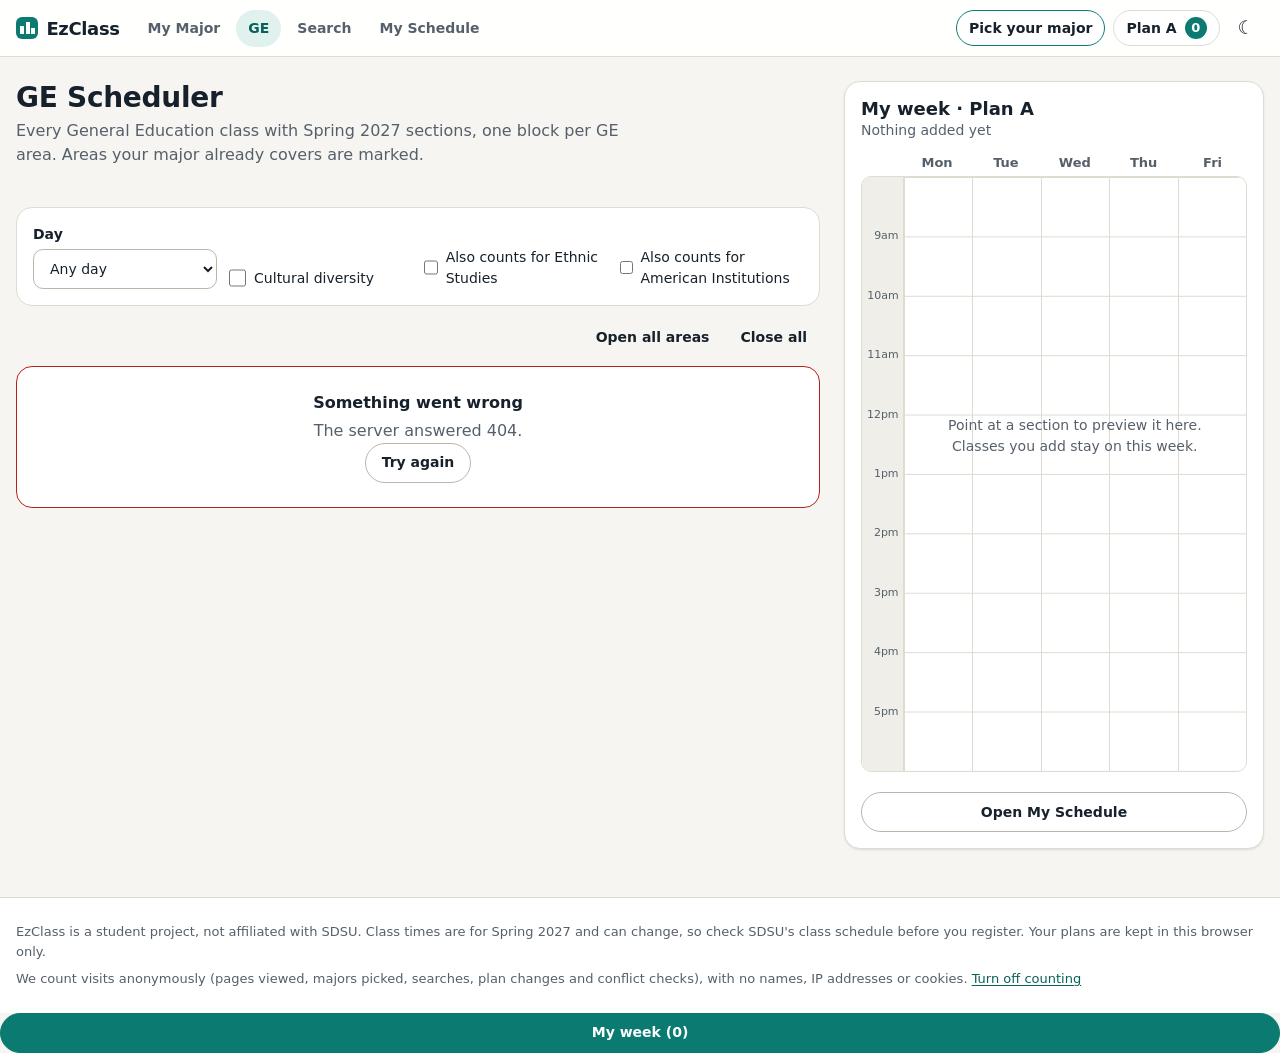
==== frontend/ge.html @ 715afbc0 "GE Scheduler page: one block per area, area strip, covered-by-major Co-Authored-By: Claude Opus 5.5 " ====
<!DOCTYPE html>
<html lang="en">
<head>
<meta charset="UTF-8">
<meta name="viewport" content="width=device-width, initial-scale=1.0">
<title>GE Scheduler · EzClass</title>
<meta name="description" content="Every General Education class this term, one block per GE area.">
<link rel="icon" href="data:,">
<link rel="stylesheet" href="css/base.css">
<script type="module" src="js/pages/ge.js"></script>
<script type="module" src="js/track.js"></script>
</head>
<body data-page="ge">
  <a class="skip-link" href="#main">Skip to content</a>
  <header id="site-header"></header>

  <main id="main" class="page">
    <div class="workspace">
      <div class="workspace-main">
        <div class="page-head">
          <div>
            <h1>GE Scheduler</h1>
            <p id="ge-sub">Every General Education class, one block per GE area. Areas your major already covers are marked.</p>
          </div>
        </div>

        <nav class="area-strip" id="area-strip" aria-label="Jump to a GE area"></nav>

        <form class="filters" id="ge-filters">
          <label class="field">Day
            <select class="select" id="ge-day">
              <option value="">Any day</option>
              <option value="M">Monday</option>
              <option value="T">Tuesday</option>
              <option value="W">Wednesday</option>
              <option value="Th">Thursday</option>
              <option value="F">Friday</option>
            </select>
          </label>
          <label class="check"><input type="checkbox" id="ge-cd"> Cultural diversity</label>
          <label class="check"><input type="checkbox" id="ge-es"> Also counts for Ethnic Studies</label>
          <label class="check"><input type="checkbox" id="ge-ai"> Also counts for American Institutions</label>
        </form>

        <div class="results-bar">
          <p class="muted small" id="ge-count" aria-live="polite"></p>
          <div>
            <button type="button" class="btn btn-sm btn-ghost" id="ge-expand">Open all areas</button>
            <button type="button" class="btn btn-sm btn-ghost" id="ge-collapse">Close all</button>
          </div>
        </div>

        <div id="ge-root"></div>
      </div>
      <aside class="dock" id="dock"></aside>
    </div>
  </main>

  <footer id="site-footer"></footer>
</body>
</html>
---- frontend/css/base.css ----
/* EzClass design system.
   1. Tokens (colors, type, spacing, radius, shadow) for light and dark mode
   2. Base and layout (header, page, workspace with the docked calendar)
   3. Components (buttons, chips, pills, forms, states, dialogs, toasts)
   4. Scheduling pieces (section rows, course cards, groups, calendar)
   5. Pages (home, My Schedule)
   To reskin for another school, change the tokens in section 1 only. */

/* ---------- 1. Tokens ---------- */

:root {
  color-scheme: light;
  --bg: #f6f5f1;
  --surface: #ffffff;
  --surface-2: #efeee8;
  --border: #dddbd2;
  --border-strong: #b9b6aa;
  --text: #16212b;
  --text-muted: #56606b;
  --accent: #0b7a70;
  --accent-strong: #08615a;
  --accent-soft: #e0f1ee;
  --on-accent: #ffffff;
  --danger: #b42318;
  --danger-soft: #fde8e5;
  --warn-soft: #fff4d6;
  --focus: #0b7a70;
  --shadow-1: 0 1px 2px rgb(22 33 43 / 0.06), 0 1px 3px rgb(22 33 43 / 0.06);
  --shadow-2: 0 10px 30px rgb(22 33 43 / 0.14), 0 2px 6px rgb(22 33 43 / 0.08);

  /* calendar subject tints: background, then the stronger edge color */
  --sub-0: #d9efea; --sub-0-edge: #0b7a70;
  --sub-1: #fbe8c8; --sub-1-edge: #9a5a00;
  --sub-2: #dde7fa; --sub-2-edge: #2f5fb3;
  --sub-3: #f8dfe5; --sub-3-edge: #a8345a;
  --sub-4: #e7edd3; --sub-4-edge: #5a6e14;
  --sub-5: #e8e2f5; --sub-5-edge: #62489f;
  --sub-6: #fde3d4; --sub-6-edge: #ac4a17;
  --sub-7: #e3e8ec; --sub-7-edge: #4b5d6b;

  --font: ui-sans-serif, system-ui, -apple-system, "Segoe UI", Roboto, "Helvetica Neue", Arial, sans-serif;
  --fs-xs: 0.8125rem;
  --fs-sm: 0.875rem;
  --fs-md: 1rem;
  --fs-lg: 1.125rem;
  --fs-xl: 1.375rem;
  --fs-2xl: 1.75rem;
  --fs-3xl: clamp(2rem, 6vw, 2.75rem);

  --sp-1: 0.25rem;
  --sp-2: 0.5rem;
  --sp-3: 0.75rem;
  --sp-4: 1rem;
  --sp-5: 1.5rem;
  --sp-6: 2rem;
  --sp-7: 3rem;
  --sp-8: 4.5rem;

  --r-sm: 6px;
  --r-md: 10px;
  --r-lg: 16px;
  --r-pill: 999px;

  --header-h: 3.5rem;
  --tabbar-h: 3.5rem;
  --page-max: 1280px;
}

/* dark: from the system setting, unless the toggle picked light */
@media (prefers-color-scheme: dark) {
  :root:not([data-theme="light"]) {
    color-scheme: dark;
    --bg: #0e1417;
    --surface: #151d21;
    --surface-2: #1c262b;
    --border: #2b373d;
    --border-strong: #46565e;
    --text: #e7ecec;
    --text-muted: #9fadb3;
    --accent: #3fd0bd;
    --accent-strong: #79e2d4;
    --accent-soft: #12332f;
    --on-accent: #052421;
    --danger: #ff8f80;
    --danger-soft: #3b1915;
    --warn-soft: #3a2f12;
    --focus: #79e2d4;
    --shadow-1: 0 1px 2px rgb(0 0 0 / 0.4);
    --shadow-2: 0 12px 32px rgb(0 0 0 / 0.5);
    --sub-0: #12403a; --sub-0-edge: #3fd0bd;
    --sub-1: #43320f; --sub-1-edge: #f0b44c;
    --sub-2: #1c2f52; --sub-2-edge: #8db2f5;
    --sub-3: #47202d; --sub-3-edge: #f08aa9;
    --sub-4: #2f3a12; --sub-4-edge: #b9d061;
    --sub-5: #2f2550; --sub-5-edge: #b9a2f2;
    --sub-6: #4a2414; --sub-6-edge: #f59b69;
    --sub-7: #263139; --sub-7-edge: #a7b8c4;
  }
}
/* dark: picked with the toggle (same values) */
:root[data-theme="dark"] {
  color-scheme: dark;
  --bg: #0e1417;
  --surface: #151d21;
  --surface-2: #1c262b;
  --border: #2b373d;
  --border-strong: #46565e;
  --text: #e7ecec;
  --text-muted: #9fadb3;
  --accent: #3fd0bd;
  --accent-strong: #79e2d4;
  --accent-soft: #12332f;
  --on-accent: #052421;
  --danger: #ff8f80;
  --danger-soft: #3b1915;
  --warn-soft: #3a2f12;
  --focus: #79e2d4;
  --shadow-1: 0 1px 2px rgb(0 0 0 / 0.4);
  --shadow-2: 0 12px 32px rgb(0 0 0 / 0.5);
  --sub-0: #12403a; --sub-0-edge: #3fd0bd;
  --sub-1: #43320f; --sub-1-edge: #f0b44c;
  --sub-2: #1c2f52; --sub-2-edge: #8db2f5;
  --sub-3: #47202d; --sub-3-edge: #f08aa9;
  --sub-4: #2f3a12; --sub-4-edge: #b9d061;
  --sub-5: #2f2550; --sub-5-edge: #b9a2f2;
  --sub-6: #4a2414; --sub-6-edge: #f59b69;
  --sub-7: #263139; --sub-7-edge: #a7b8c4;
}

/* ---------- 2. Base and layout ---------- */

*, *::before, *::after { box-sizing: border-box; }

html { -webkit-text-size-adjust: 100%; }

body {
  margin: 0;
  min-height: 100vh;
  display: flex;
  flex-direction: column;
  font-family: var(--font);
  font-size: var(--fs-md);
  line-height: 1.5;
  background: var(--bg);
  color: var(--text);
  overflow-x: hidden;
}

h1, h2, h3 { line-height: 1.2; margin: 0; text-wrap: balance; }
h1 { font-size: var(--fs-2xl); letter-spacing: -0.01em; }
h2 { font-size: var(--fs-xl); }
h3 { font-size: var(--fs-lg); }
p { margin: 0; }
a { color: var(--accent-strong); text-underline-offset: 2px; }
[data-theme="dark"] a, a:visited { color: var(--accent-strong); }
button, input, select { font: inherit; color: inherit; }
[hidden] { display: none !important; }

:focus-visible { outline: 3px solid var(--focus); outline-offset: 2px; border-radius: 4px; }

.sr-only {
  position: absolute; width: 1px; height: 1px; padding: 0; margin: -1px;
  overflow: hidden; clip: rect(0 0 0 0); white-space: nowrap; border: 0;
}
.muted { color: var(--text-muted); }
.small { font-size: var(--fs-sm); }
.stack > * + * { margin-top: var(--sp-3); }
.num { font-variant-numeric: tabular-nums; }

.skip-link {
  position: absolute; left: var(--sp-3); top: -3rem; z-index: 100;
  background: var(--surface); padding: var(--sp-2) var(--sp-3); border-radius: var(--r-sm);
}
.skip-link:focus { top: var(--sp-2); }

/* header */
.topbar {
  position: sticky; top: 0; z-index: 30;
  background: color-mix(in srgb, var(--surface) 92%, transparent);
  backdrop-filter: saturate(1.4) blur(8px);
  border-bottom: 1px solid var(--border);
}
.topbar-inner {
  max-width: var(--page-max); margin: 0 auto; height: var(--header-h);
  display: flex; align-items: center; gap: var(--sp-4); padding: 0 var(--sp-4);
}
.logo {
  display: inline-flex; align-items: center; gap: var(--sp-2);
  font-weight: 750; font-size: var(--fs-lg); letter-spacing: -0.02em;
  color: var(--text) !important; text-decoration: none; white-space: nowrap;
}
.logo-mark {
  width: 1.4rem; height: 1.4rem; border-radius: 6px; background: var(--accent);
  background-image:
    linear-gradient(var(--on-accent), var(--on-accent)),
    linear-gradient(var(--on-accent), var(--on-accent)),
    linear-gradient(var(--on-accent), var(--on-accent));
  background-size: 4px 8px, 4px 12px, 4px 6px;
  background-position: 4px 9px, 9.5px 5px, 15px 11px;
  background-repeat: no-repeat;
}
.mainnav { display: flex; gap: var(--sp-1); }
.navlink {
  color: var(--text-muted) !important; text-decoration: none; font-weight: 550; font-size: var(--fs-sm);
  padding: var(--sp-2) var(--sp-3); border-radius: var(--r-pill); white-space: nowrap;
}
.navlink:hover { color: var(--text) !important; background: var(--surface-2); }
.navlink[aria-current="page"] { color: var(--accent-strong) !important; background: var(--accent-soft); }
.nav-icon, .nav-short { display: none; }
.homenav { margin-left: auto; display: flex; align-items: center; gap: var(--sp-2); }
.topbar-tools { margin-left: auto; display: flex; align-items: center; gap: var(--sp-2); min-width: 0; }

/* page */
main.page {
  flex: 1; width: 100%; max-width: var(--page-max); margin: 0 auto;
  padding: var(--sp-5) var(--sp-4) var(--sp-7);
}
.page-head { display: flex; flex-wrap: wrap; align-items: end; justify-content: space-between; gap: var(--sp-3); margin-bottom: var(--sp-5); }
.page-head p { color: var(--text-muted); max-width: 60ch; margin-top: var(--sp-1); }

.notice {
  max-width: var(--page-max); margin: var(--sp-3) auto 0; padding: var(--sp-2) var(--sp-4);
  background: var(--warn-soft); border-radius: var(--r-md); font-size: var(--fs-sm);
}
main.page > .notice { margin: 0 0 var(--sp-4); }

/* lists on the left, calendar docked on the right */
.workspace { display: grid; gap: var(--sp-5); align-items: start; }
.workspace-main { min-width: 0; }
.dock {
  background: var(--surface); border: 1px solid var(--border); border-radius: var(--r-lg);
  padding: var(--sp-4); box-shadow: var(--shadow-1);
}
.dock-head { display: flex; justify-content: space-between; align-items: start; gap: var(--sp-2); margin-bottom: var(--sp-3); }
.dock-title { font-size: var(--fs-lg); }
.dock .btn-block { margin-top: var(--sp-3); }
.dock .dock-close { display: none; }
.week-fab { display: none; }
.sheet-backdrop { display: none; }

@media (min-width: 1024px) {
  .workspace { grid-template-columns: minmax(0, 1fr) minmax(360px, 420px); }
  .dock {
    position: sticky; top: calc(var(--header-h) + var(--sp-4));
    max-height: calc(100vh - var(--header-h) - var(--sp-6)); overflow: auto;
  }
}

@media (max-width: 1023.98px) {
  .dock {
    position: fixed; left: 0; right: 0; bottom: 0; z-index: 50;
    max-height: 88vh; overflow: auto; border-radius: var(--r-lg) var(--r-lg) 0 0;
    transform: translateY(105%); transition: transform 0.25s ease; visibility: hidden;
    box-shadow: var(--shadow-2);
  }
  .dock.sheet-open { transform: none; visibility: visible; }
  .dock .dock-close { display: inline-flex; }
  .sheet-backdrop { display: block; position: fixed; inset: 0; z-index: 45; background: rgb(0 0 0 / 0.35); }
  .week-fab {
    display: inline-flex; position: fixed; right: var(--sp-4); z-index: 40;
    bottom: calc(var(--tabbar-h) + var(--sp-4) + env(safe-area-inset-bottom));
    box-shadow: var(--shadow-2);
  }
  body.sheet-locked { overflow: hidden; }
}

/* phones: the scheduler links become a bottom tab bar */
@media (max-width: 759.98px) {
  body:not([data-page="home"]) { padding-bottom: calc(var(--tabbar-h) + env(safe-area-inset-bottom)); }
  .mainnav {
    position: fixed; left: 0; right: 0; bottom: 0; z-index: 35; height: calc(var(--tabbar-h) + env(safe-area-inset-bottom));
    padding: 0 0 env(safe-area-inset-bottom); gap: 0;
    background: var(--surface); border-top: 1px solid var(--border);
  }
  .mainnav .navlink {
    flex: 1; display: flex; align-items: center; justify-content: center;
    border-radius: 0; font-size: var(--fs-sm); padding: 0;
  }
  .mainnav .navlink[aria-current="page"] { background: transparent; box-shadow: inset 0 3px 0 var(--accent); }
  .nav-long { display: none; }
  .nav-short { display: inline; }
  .topbar-inner { gap: var(--sp-2); padding: 0 var(--sp-3); }
  .chip-major .chip-text { max-width: 9rem; }
  main.page { padding: var(--sp-4) var(--sp-4) var(--sp-6); }
  h1 { font-size: var(--fs-xl); }
}

/* footer */
.site-footer { border-top: 1px solid var(--border); background: var(--surface); }
.footer-inner {
  max-width: var(--page-max); margin: 0 auto; padding: var(--sp-5) var(--sp-4);
  font-size: var(--fs-xs); color: var(--text-muted); display: grid; gap: var(--sp-2);
}

/* ---------- 3. Components ---------- */

.btn {
  display: inline-flex; align-items: center; justify-content: center; gap: var(--sp-2);
  min-height: 2.5rem; padding: 0 var(--sp-4); border-radius: var(--r-pill);
  border: 1px solid var(--border-strong); background: var(--surface); color: var(--text) !important;
  font-weight: 600; font-size: var(--fs-sm); text-decoration: none; cursor: pointer; white-space: nowrap;
}
.btn:hover { background: var(--surface-2); }
.btn:disabled { opacity: 0.5; cursor: not-allowed; }
.btn-primary { background: var(--accent); border-color: var(--accent); color: var(--on-accent) !important; }
.btn-primary:hover { background: var(--accent-strong); border-color: var(--accent-strong); }
.btn-danger { border-color: var(--danger); color: var(--danger) !important; }
.btn-danger:hover { background: var(--danger-soft); }
.btn-ghost { border-color: transparent; background: transparent; }
.btn-sm { min-height: 2rem; padding: 0 var(--sp-3); }
.btn-block { display: flex; width: 100%; }
.linkbtn { background: none; border: 0; padding: 0; color: var(--accent-strong); text-decoration: underline; cursor: pointer; font-size: inherit; }

.icon-btn {
  display: inline-flex; align-items: center; justify-content: center; flex: none;
  width: 2.25rem; height: 2.25rem; border-radius: var(--r-pill);
  border: 1px solid transparent; background: transparent; cursor: pointer; font-size: 1.15rem; line-height: 1;
}
.icon-btn:hover { background: var(--surface-2); }

.chip {
  display: inline-flex; align-items: center; gap: var(--sp-2); min-height: 2.25rem; max-width: 100%;
  padding: 0 var(--sp-3); border-radius: var(--r-pill); border: 1px solid var(--border);
  background: var(--surface); color: var(--text) !important; font-size: var(--fs-sm); font-weight: 600;
  text-decoration: none; cursor: pointer; white-space: nowrap;
}
.chip:hover { border-color: var(--border-strong); }
.chip-text { overflow: hidden; text-overflow: ellipsis; max-width: 16rem; }
.chip .count {
  display: inline-grid; place-items: center; min-width: 1.4rem; height: 1.4rem; padding: 0 0.35rem;
  border-radius: var(--r-pill); background: var(--accent); color: var(--on-accent); font-size: var(--fs-xs);
  font-variant-numeric: tabular-nums;
}
.chip-major { border-color: var(--accent); }
.chip[aria-pressed="true"], .chip.is-on { background: var(--accent-soft); border-color: var(--accent); color: var(--accent-strong) !important; }
.caret { font-size: 0.7em; }

.pill {
  display: inline-flex; align-items: center; gap: var(--sp-1);
  padding: 0.05rem 0.55rem; border-radius: var(--r-pill); background: var(--surface-2);
  color: var(--text-muted); font-size: var(--fs-xs); font-weight: 600; white-space: nowrap;
}
.pill-accent, .pill-ge { background: var(--accent-soft); color: var(--accent-strong); }
.pill-done { background: var(--accent); color: var(--on-accent); }
.pill-warn { background: var(--danger-soft); color: var(--danger); }

.field { display: grid; gap: var(--sp-1); font-size: var(--fs-sm); font-weight: 600; }
.input, .select {
  width: 100%; min-height: 2.5rem; padding: var(--sp-2) var(--sp-3);
  border: 1px solid var(--border-strong); border-radius: var(--r-md); background: var(--surface); font-weight: 400;
}
.input:focus-visible, .select:focus-visible { outline-offset: 0; }
.check { display: inline-flex; align-items: center; gap: var(--sp-2); font-size: var(--fs-sm); cursor: pointer; }
.check input, .switch { accent-color: var(--accent); width: 1.1rem; height: 1.1rem; margin: 0; }

.filters {
  display: grid; gap: var(--sp-3); grid-template-columns: repeat(auto-fit, minmax(10rem, 1fr));
  align-items: end; padding: var(--sp-4); background: var(--surface);
  border: 1px solid var(--border); border-radius: var(--r-lg);
}
.filters .actions { display: flex; gap: var(--sp-2); }
.area-strip + .filters { margin-top: var(--sp-4); }

.card {
  background: var(--surface); border: 1px solid var(--border); border-radius: var(--r-lg);
  padding: var(--sp-4); box-shadow: var(--shadow-1);
}

.results-bar { display: flex; flex-wrap: wrap; justify-content: space-between; align-items: center; gap: var(--sp-2); margin: var(--sp-4) 0 var(--sp-3); }

/* loading / empty / error */
.state { padding: var(--sp-5); border-radius: var(--r-lg); background: var(--surface); border: 1px dashed var(--border-strong); text-align: center; }
.state-title { font-weight: 650; margin-bottom: var(--sp-1); }
.state-actions { display: flex; flex-wrap: wrap; justify-content: center; gap: var(--sp-2); margin-top: var(--sp-4); }
.state-error { border-style: solid; border-color: var(--danger); }
.state-loading { border: 0; background: transparent; padding: 0; display: grid; gap: var(--sp-2); }
.skeleton {
  height: 3.5rem; border-radius: var(--r-md);
  background: linear-gradient(90deg, var(--surface-2), var(--surface), var(--surface-2));
  background-size: 200% 100%; animation: shimmer 1.4s ease-in-out infinite;
}
@keyframes shimmer { to { background-position: -200% 0; } }

/* toast */
.toast-region {
  position: fixed; left: 50%; transform: translateX(-50%); z-index: 70; width: min(32rem, calc(100% - 2rem));
  bottom: calc(var(--sp-5) + env(safe-area-inset-bottom));
}
@media (max-width: 759.98px) { .toast-region { bottom: calc(var(--tabbar-h) + 4.5rem); } }
.toast {
  display: flex; align-items: center; gap: var(--sp-3); padding: var(--sp-3) var(--sp-3) var(--sp-3) var(--sp-4);
  border-radius: var(--r-md); background: var(--text); color: var(--bg); box-shadow: var(--shadow-2); font-size: var(--fs-sm);
}
.toast span { flex: 1; }
.toast-action { background: none; border: 0; color: var(--bg); font-weight: 700; text-decoration: underline; cursor: pointer; padding: var(--sp-1) var(--sp-2); }
.toast-close { background: none; border: 0; color: var(--bg); cursor: pointer; font-size: 1.1rem; padding: 0 var(--sp-1); opacity: 0.8; }
.toast :focus-visible { outline-color: var(--bg); }

/* dialog */
.dialog {
  width: min(34rem, calc(100% - 2rem)); max-height: calc(100vh - 2rem); padding: 0;
  border: 1px solid var(--border); border-radius: var(--r-lg); background: var(--surface); color: var(--text);
  box-shadow: var(--shadow-2);
}
.dialog::backdrop { background: rgb(10 16 20 / 0.5); }
.dialog-small { width: min(24rem, calc(100% - 2rem)); }
.dialog-head { display: flex; justify-content: space-between; align-items: center; gap: var(--sp-3); padding: var(--sp-4) var(--sp-4) 0 var(--sp-5); }
.dialog-title { font-size: var(--fs-xl); }
.dialog-body { padding: var(--sp-3) var(--sp-5) var(--sp-5); }
.dialog-actions { display: flex; justify-content: flex-end; flex-wrap: wrap; gap: var(--sp-2); margin-top: var(--sp-4); }
.facts { display: grid; grid-template-columns: max-content 1fr; gap: var(--sp-2) var(--sp-4); margin: var(--sp-3) 0 0; font-size: var(--fs-sm); }
.facts dt { color: var(--text-muted); }
.facts dd { margin: 0; }

.major-list { list-style: none; margin: 0; padding: 0; display: grid; gap: var(--sp-2); max-height: 50vh; overflow: auto; }
.major-option {
  width: 100%; display: flex; align-items: center; gap: var(--sp-2); text-align: left;
  padding: var(--sp-3) var(--sp-4); border: 1px solid var(--border); border-radius: var(--r-md);
  background: var(--surface); cursor: pointer; font-weight: 600;
}
.major-option span:first-child { flex: 1; }
.major-option:hover:not(:disabled) { border-color: var(--accent); background: var(--accent-soft); }
.major-option:disabled { cursor: not-allowed; color: var(--text-muted); background: var(--surface-2); }
.major-option.current { border-color: var(--accent); }

/* ---------- 4. Scheduling pieces ---------- */

/* M T W Th F, meeting days filled */
.daystrip { display: inline-flex; gap: 2px; font-size: 0.6875rem; font-weight: 700; }
.daystrip span {
  display: inline-grid; place-items: center; width: 1.45rem; height: 1.45rem; border-radius: 5px;
  background: var(--surface-2); color: var(--text-muted); opacity: 0.75;
}
.daystrip span.on { background: var(--accent); color: var(--on-accent); opacity: 1; }

/* section rows */
.sec-list { list-style: none; margin: 0; padding: 0; display: grid; gap: var(--sp-2); }
.sec-row {
  display: grid; grid-template-columns: auto minmax(0, 1fr) auto; gap: var(--sp-2) var(--sp-4); align-items: center;
  padding: var(--sp-3); border: 1px solid var(--border); border-radius: var(--r-md); background: var(--surface);
}
.sec-row:hover, .sec-row:focus-within { border-color: var(--accent); }
.sec-row.is-added { background: var(--accent-soft); border-color: var(--accent); }
.sec-when { display: grid; gap: var(--sp-1); }
.sec-time { font-variant-numeric: tabular-nums; font-weight: 650; font-size: var(--fs-sm); }
.sec-info { display: grid; min-width: 0; }
.sec-name { font-weight: 650; font-size: var(--fs-sm); }
.sec-title { font-size: var(--fs-sm); }
.sec-meta { color: var(--text-muted); font-size: var(--fs-xs); overflow-wrap: anywhere; }
.sec-clash { color: var(--danger); font-size: var(--fs-xs); font-weight: 650; }
.add-btn {
  min-height: 2.25rem; min-width: 5.5rem; padding: 0 var(--sp-3); border-radius: var(--r-pill);
  border: 1px solid var(--accent); background: var(--surface); color: var(--accent-strong);
  font-weight: 700; font-size: var(--fs-sm); cursor: pointer; white-space: nowrap;
}
.add-btn:hover { background: var(--accent-soft); }
.add-btn[aria-pressed="true"] { background: var(--accent); color: var(--on-accent); }
@media (max-width: 479.98px) {
  .sec-row { grid-template-columns: minmax(0, 1fr) auto; }
  .sec-when { grid-column: 1 / -1; grid-auto-flow: column; justify-content: start; align-items: center; gap: var(--sp-3); }
  .add-btn { min-width: 4.75rem; }
}

/* course cards */
.course-list { display: grid; gap: var(--sp-2); }
.course {
  border: 1px solid var(--border); border-radius: var(--r-md); background: var(--surface);
  scroll-margin-top: calc(var(--header-h) + var(--sp-4));
}
.course-head { display: flex; flex-wrap: wrap; align-items: center; gap: var(--sp-2) var(--sp-3); padding: var(--sp-2) var(--sp-3); }
.course-toggle {
  flex: 1 1 16rem; min-width: 0; display: grid; grid-template-columns: auto auto minmax(0, 1fr); align-items: baseline;
  gap: 0 var(--sp-2); padding: var(--sp-2) 0; background: none; border: 0; text-align: left; cursor: pointer;
}
.course-toggle.is-static { cursor: default; grid-template-columns: auto minmax(0, 1fr); }
.course-code { font-weight: 750; white-space: nowrap; }
.course-title { min-width: 0; }
.course-count { grid-column: 2 / -1; color: var(--text-muted); font-size: var(--fs-xs); }
.course-toggle.is-static .course-count { grid-column: 1 / -1; }
.chev { width: 0.6rem; height: 0.6rem; border-right: 2px solid currentColor; border-bottom: 2px solid currentColor; transform: rotate(-45deg); transition: transform 0.15s; align-self: center; }
.course.is-open .chev { transform: rotate(45deg); }
.course-tags { display: flex; flex-wrap: wrap; gap: var(--sp-1); }
.taken { display: inline-flex; align-items: center; gap: var(--sp-2); font-size: var(--fs-xs); font-weight: 600; color: var(--text-muted); cursor: pointer; white-space: nowrap; }
.course-note { padding: 0 var(--sp-3) var(--sp-2); color: var(--text-muted); font-size: var(--fs-xs); }
.course-body { padding: 0 var(--sp-3) var(--sp-3); }
.course.is-unoffered { background: var(--surface-2); border-style: dashed; }
.course.is-unoffered .course-code, .course.is-unoffered .course-title { color: var(--text-muted); }
.course.is-planned { border-color: var(--accent); }
.course.is-taken { background: var(--surface-2); }
.course.is-taken .course-title { text-decoration: line-through; text-decoration-color: var(--border-strong); }

/* requirement groups on My Major */
.req-section { margin-top: var(--sp-6); }
.req-section-head { display: flex; flex-wrap: wrap; justify-content: space-between; align-items: baseline; gap: var(--sp-2); margin-bottom: var(--sp-3); }
.req-group { margin-top: var(--sp-4); }
.req-group-head { display: flex; flex-wrap: wrap; align-items: center; gap: var(--sp-2); margin-bottom: var(--sp-2); }
.req-group-head h3 { font-size: var(--fs-md); }
.req-note { color: var(--text-muted); font-size: var(--fs-sm); margin: 0 0 var(--sp-2); max-width: 70ch; }
.meter { position: relative; height: 6px; border-radius: var(--r-pill); background: var(--surface-2); overflow: hidden; min-width: 6rem; }
.meter > span { position: absolute; inset: 0 auto 0 0; background: var(--accent); border-radius: inherit; }

.summary {
  display: grid; gap: var(--sp-4); grid-template-columns: repeat(auto-fit, minmax(9rem, 1fr));
  padding: var(--sp-4) var(--sp-5); background: var(--surface); border: 1px solid var(--border); border-radius: var(--r-lg);
}
.stat-num { font-size: var(--fs-2xl); font-weight: 750; font-variant-numeric: tabular-nums; letter-spacing: -0.02em; }
.stat-label { color: var(--text-muted); font-size: var(--fs-xs); }

/* GE blocks */
.area-strip { display: flex; flex-wrap: wrap; gap: var(--sp-2); position: relative; }
.area-menu {
  position: absolute; z-index: 20; min-width: 16rem; max-width: calc(100vw - 2rem); padding: var(--sp-2);
  background: var(--surface); border: 1px solid var(--border); border-radius: var(--r-md); box-shadow: var(--shadow-2);
  list-style: none; margin: var(--sp-1) 0 0;
}
.area-menu a { display: flex; justify-content: space-between; gap: var(--sp-3); padding: var(--sp-2) var(--sp-3); border-radius: var(--r-sm); text-decoration: none; color: var(--text) !important; font-size: var(--fs-sm); }
.area-menu a:hover, .area-menu a:focus-visible { background: var(--accent-soft); }
.chip-wrap { position: relative; }
.ge-block {
  margin-top: var(--sp-4); border: 1px solid var(--border); border-radius: var(--r-lg); background: var(--surface);
  scroll-margin-top: calc(var(--header-h) + var(--sp-4));
}
.ge-block-head { width: 100%; display: flex; flex-wrap: wrap; align-items: center; gap: var(--sp-2) var(--sp-3); padding: var(--sp-4); background: none; border: 0; text-align: left; cursor: pointer; }
.ge-block-head h2 { font-size: var(--fs-lg); flex: 1 1 14rem; display: flex; align-items: center; gap: var(--sp-3); }
.ge-code { display: inline-grid; place-items: center; min-width: 2.6rem; height: 2rem; padding: 0 var(--sp-2); border-radius: var(--r-sm); background: var(--accent-soft); color: var(--accent-strong); font-size: var(--fs-sm); }
.ge-block-body { padding: 0 var(--sp-4) var(--sp-4); }
.ge-block.is-covered { background: var(--surface-2); }

/* calendar */
.cal { --gutter: 2.6rem; font-size: var(--fs-xs); }
.cal-head, .cal-body { display: grid; grid-template-columns: var(--gutter) repeat(5, minmax(0, 1fr)); }
.cal-dayhead { text-align: center; font-weight: 700; color: var(--text-muted); padding-bottom: var(--sp-1); }
.cal-dayhead .short { display: none; }
.cal-body {
  position: relative; height: clamp(360px, calc(100vh - 19rem), 640px);
  border: 1px solid var(--border); border-radius: var(--r-md); overflow: hidden; background: var(--surface);
}
.cal-full .cal-body { height: clamp(480px, 70vh, 760px); }
.cal-gutter { position: relative; border-right: 1px solid var(--border); background: var(--surface-2); }
.cal-gutter span { position: absolute; right: var(--sp-1); transform: translateY(-50%); color: var(--text-muted); font-size: 0.6875rem; white-space: nowrap; }
.cal-col {
  position: relative; border-left: 1px solid var(--border);
  background-image: linear-gradient(var(--border) 1px, transparent 1px);
  background-size: 100% calc(100% / var(--hours));
}
.cal-col:first-of-type { border-left: 0; }
.cal-blk, .cal-ghost {
  position: absolute; display: flex; flex-direction: column; gap: 1px; overflow: hidden;
  padding: 3px 4px; border-radius: 6px; font-size: 0.6875rem; line-height: 1.2; text-align: left;
}
.cal-blk {
  border: 0; border-left: 3px solid var(--sub-edge); background: var(--sub-bg); color: var(--text);
  cursor: pointer; margin: 0 1px; width: calc(100% - 2px);
}
.cal-blk:hover { filter: brightness(0.97); }
.cal-blk.clash {
  border-left-color: var(--danger); box-shadow: inset 0 0 0 1px var(--danger);
  background-image: repeating-linear-gradient(135deg, var(--danger-soft) 0 5px, transparent 5px 10px);
}
.cal-ghost {
  left: 2px; right: 2px; z-index: 5; border: 2px dashed var(--sub-edge);
  background: color-mix(in srgb, var(--sub-bg) 70%, transparent); pointer-events: none;
}
.cal-ghost.clash { border-color: var(--danger); background: var(--danger-soft); color: var(--danger); font-weight: 700; }
.blk-code { font-weight: 750; white-space: nowrap; overflow: hidden; text-overflow: ellipsis; }
.blk-time { font-variant-numeric: tabular-nums; white-space: nowrap; overflow: hidden; text-overflow: ellipsis; }
.blk-room { color: var(--text-muted); white-space: nowrap; overflow: hidden; text-overflow: ellipsis; }
.cal-dock .blk-room { display: none; }
.cal-empty {
  position: absolute; inset: 40% var(--sp-4) auto calc(var(--gutter) + var(--sp-4)); text-align: center;
  color: var(--text-muted); font-size: var(--fs-sm); pointer-events: none;
}
.cal-notes { display: grid; gap: var(--sp-1); margin-top: var(--sp-2); }
.cal-key { display: flex; align-items: center; gap: var(--sp-2); color: var(--text-muted); font-size: var(--fs-xs); }
.key-swatch { width: 1rem; height: 0.75rem; border-radius: 3px; flex: none; border: 1px solid var(--danger);
  background: repeating-linear-gradient(135deg, var(--danger-soft) 0 3px, transparent 3px 6px); }
@media (max-width: 479.98px) {
  .cal { --gutter: 2.1rem; }
  .cal-dayhead .long { display: none; }
  .cal-dayhead .short { display: inline; }
  .cal-blk .blk-time, .cal-blk .blk-room { display: none; }
  .cal-body { height: 62vh; }
}
.sub-0 { --sub-bg: var(--sub-0); --sub-edge: var(--sub-0-edge); }
.sub-1 { --sub-bg: var(--sub-1); --sub-edge: var(--sub-1-edge); }
.sub-2 { --sub-bg: var(--sub-2); --sub-edge: var(--sub-2-edge); }
.sub-3 { --sub-bg: var(--sub-3); --sub-edge: var(--sub-3-edge); }
.sub-4 { --sub-bg: var(--sub-4); --sub-edge: var(--sub-4-edge); }
.sub-5 { --sub-bg: var(--sub-5); --sub-edge: var(--sub-5-edge); }
.sub-6 { --sub-bg: var(--sub-6); --sub-edge: var(--sub-6-edge); }
.sub-7 { --sub-bg: var(--sub-7); --sub-edge: var(--sub-7-edge); }

/* ---------- 5. Pages ---------- */

/* My Schedule */
.plan-tabs { display: flex; flex-wrap: wrap; gap: var(--sp-2); align-items: center; }
.plan-tab[aria-selected="true"] { background: var(--accent); border-color: var(--accent); color: var(--on-accent) !important; }
.plan-tab .count { background: var(--surface-2); color: var(--text); }
.plan-tab[aria-selected="true"] .count { background: var(--on-accent); color: var(--accent-strong); }
.plan-actions { display: flex; flex-wrap: wrap; gap: var(--sp-2); margin-top: var(--sp-3); }
.schedule-grid { display: grid; gap: var(--sp-5); margin-top: var(--sp-5); align-items: start; }
@media (min-width: 1024px) { .schedule-grid { grid-template-columns: minmax(0, 1fr) 22rem; } }
.stats-strip { display: grid; grid-template-columns: repeat(auto-fit, minmax(7.5rem, 1fr)); gap: var(--sp-2); margin-top: var(--sp-3); }
.stats-strip > div { padding: var(--sp-3); border-radius: var(--r-md); background: var(--surface); border: 1px solid var(--border); }
.stats-strip .stat-num { font-size: var(--fs-xl); }
.side-panel { display: grid; gap: var(--sp-4); }
.side-panel h2 { font-size: var(--fs-lg); margin-bottom: var(--sp-2); }
.conflict-box { padding: var(--sp-3); border-radius: var(--r-md); font-size: var(--fs-sm); background: var(--surface-2); }
.conflict-box.ok { background: var(--accent-soft); color: var(--accent-strong); font-weight: 650; }
.conflict-box.bad { background: var(--danger-soft); color: var(--danger); }
.conflict-box ul { margin: var(--sp-2) 0 0; padding-left: 1.1rem; }
.plan-list { list-style: none; margin: 0; padding: 0; display: grid; gap: var(--sp-2); }
.plan-item { display: grid; grid-template-columns: minmax(0, 1fr) auto; gap: var(--sp-1) var(--sp-3); align-items: center; padding: var(--sp-3); border: 1px solid var(--border); border-radius: var(--r-md); background: var(--surface); }
.plan-item .daystrip { margin-top: var(--sp-1); }
.tight { color: var(--text-muted); font-size: var(--fs-xs); margin-top: var(--sp-2); }

/* home */
body[data-page="home"] main.page { padding-top: var(--sp-6); }
.hero { display: grid; gap: var(--sp-6); align-items: center; min-height: min(70vh, 40rem); }
@media (min-width: 900px) { .hero { grid-template-columns: 1.05fr 1fr; } }
.hero h1 { font-size: var(--fs-3xl); letter-spacing: -0.03em; max-width: 14ch; }
.hero-lead { font-size: var(--fs-lg); color: var(--text-muted); max-width: 38ch; margin-top: var(--sp-4); }
.hero-actions { display: flex; flex-wrap: wrap; gap: var(--sp-3); margin-top: var(--sp-5); }
.hero-actions .btn { min-height: 3rem; padding: 0 var(--sp-5); font-size: var(--fs-md); }
.hero-art { background: var(--surface); border: 1px solid var(--border); border-radius: var(--r-lg); box-shadow: var(--shadow-2); padding: var(--sp-4); }
.hero-art svg { display: block; width: 100%; height: auto; }
.hero-caption { display: flex; justify-content: space-between; align-items: center; gap: var(--sp-3); margin-top: var(--sp-2); font-size: var(--fs-sm); color: var(--text-muted); min-height: 1.75rem; }
.hero-caption [data-state="bad"] { color: var(--danger); font-weight: 650; }
.hero-caption [data-state="good"] { color: var(--accent-strong); font-weight: 650; }
.h-line { stroke: var(--border); stroke-width: 1.5; }
.h-label { fill: var(--text-muted); font: 600 13px var(--font); }
.h-blk rect { fill: var(--sub-bg); stroke: var(--sub-edge); stroke-width: 1.5; }
.h-blk text { fill: var(--text); font: 700 13px var(--font); }
.h-blk.clash rect { fill: var(--danger-soft); stroke: var(--danger); stroke-width: 2.5; }
.h-done circle { fill: var(--accent); }
.h-done path { stroke: var(--on-accent); stroke-width: 3.5; fill: none; stroke-linecap: round; stroke-linejoin: round; }
.h-done text { fill: var(--accent-strong); font: 750 15px var(--font); }
.features { display: grid; gap: var(--sp-4); grid-template-columns: repeat(auto-fit, minmax(15rem, 1fr)); margin-top: var(--sp-7); }
.feature h2 { font-size: var(--fs-lg); margin: var(--sp-3) 0 var(--sp-2); }
.feature p { color: var(--text-muted); }
.feature-num { display: inline-grid; place-items: center; width: 2rem; height: 2rem; border-radius: var(--r-pill); background: var(--accent-soft); color: var(--accent-strong); font-weight: 750; }
.cta { margin-top: var(--sp-7); display: flex; flex-wrap: wrap; justify-content: space-between; align-items: center; gap: var(--sp-4); padding: var(--sp-5) var(--sp-6); border-radius: var(--r-lg); background: var(--accent-soft); }
.cta p { font-size: var(--fs-lg); font-weight: 650; }

@media (prefers-reduced-motion: reduce) {
  *, *::before, *::after { animation: none !important; transition: none !important; }
}

/* print: just the week and the list */
@media print {
  .topbar, .site-footer, .week-fab, .plan-actions, .plan-tabs, .toast-region, .notice { display: none !important; }
  body { background: #fff; color: #000; }
}
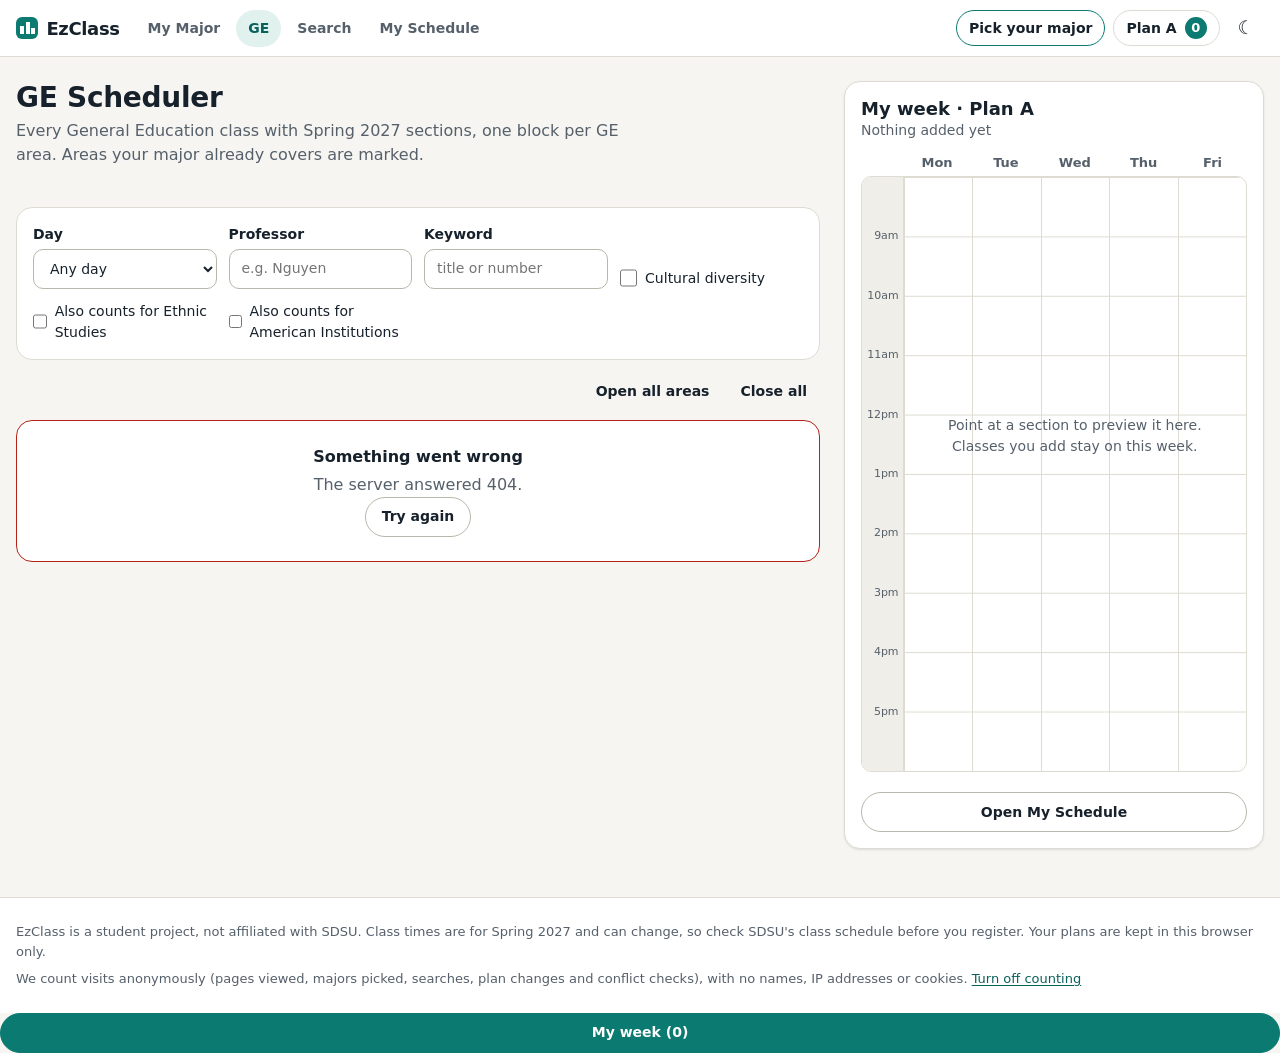
==== commit 22fb21fc: "Restore v1 features lost in the v2 rebuild - professor names link to a RateMyProfessors search again" ====
--- a/frontend/ge.html
+++ b/frontend/ge.html
@@ -37,6 +37,12 @@
               <option value="F">Friday</option>
             </select>
           </label>
+          <label class="field">Professor
+            <input class="input" type="text" id="ge-professor" placeholder="e.g. Nguyen" autocomplete="off">
+          </label>
+          <label class="field">Keyword
+            <input class="input" type="text" id="ge-keyword" placeholder="title or number" autocomplete="off">
+          </label>
           <label class="check"><input type="checkbox" id="ge-cd"> Cultural diversity</label>
           <label class="check"><input type="checkbox" id="ge-es"> Also counts for Ethnic Studies</label>
           <label class="check"><input type="checkbox" id="ge-ai"> Also counts for American Institutions</label>
--- a/frontend/css/base.css
+++ b/frontend/css/base.css
@@ -176,8 +176,9 @@
 /* header */
 .topbar {
   position: sticky; top: 0; z-index: 30;
-  background: color-mix(in srgb, var(--surface) 92%, transparent);
-  backdrop-filter: saturate(1.4) blur(8px);
+  /* solid, no backdrop-filter: a filter would make the header the containing
+     block for the phone tab bar (position: fixed) and pin it to the top */
+  background: var(--surface);
   border-bottom: 1px solid var(--border);
 }
 .topbar-inner {
@@ -206,7 +207,7 @@
 }
 .navlink:hover { color: var(--text) !important; background: var(--surface-2); }
 .navlink[aria-current="page"] { color: var(--accent-strong) !important; background: var(--accent-soft); }
-.nav-icon, .nav-short { display: none; }
+.nav-short { display: none; }
 .homenav { margin-left: auto; display: flex; align-items: center; gap: var(--sp-2); }
 .topbar-tools { margin-left: auto; display: flex; align-items: center; gap: var(--sp-2); min-width: 0; }
 
@@ -280,7 +281,9 @@
   .nav-long { display: none; }
   .nav-short { display: inline; }
   .topbar-inner { gap: var(--sp-2); padding: 0 var(--sp-3); }
-  .chip-major .chip-text { max-width: 9rem; }
+  .topbar-tools { flex: 1; justify-content: flex-end; }
+  .chip-major { min-width: 0; flex-shrink: 1; overflow: hidden; }
+  .chip-major .chip-text { max-width: none; min-width: 0; }
   main.page { padding: var(--sp-4) var(--sp-4) var(--sp-6); }
   h1 { font-size: var(--fs-xl); }
 }
@@ -341,6 +344,7 @@
   color: var(--text-muted); font-size: var(--fs-xs); font-weight: 600; white-space: nowrap;
 }
 .pill-accent, .pill-ge { background: var(--accent-soft); color: var(--accent-strong); }
+.pill-tag { background: var(--surface); color: var(--text-muted); box-shadow: inset 0 0 0 1px var(--border-strong); }
 .pill-done { background: var(--accent); color: var(--on-accent); }
 .pill-warn { background: var(--danger-soft); color: var(--danger); }
 
@@ -448,6 +452,9 @@
 .sec-title { font-size: var(--fs-sm); }
 .sec-meta { color: var(--text-muted); font-size: var(--fs-xs); overflow-wrap: anywhere; }
 .sec-clash { color: var(--danger); font-size: var(--fs-xs); font-weight: 650; }
+.sec-tags { display: flex; flex-wrap: wrap; gap: var(--sp-1); margin-top: var(--sp-1); }
+.prof-link { color: inherit !important; text-decoration: underline; text-decoration-color: var(--border-strong); }
+.prof-link:hover { color: var(--accent-strong) !important; text-decoration-color: currentColor; }
 .add-btn {
   min-height: 2.25rem; min-width: 5.5rem; padding: 0 var(--sp-3); border-radius: var(--r-pill);
   border: 1px solid var(--accent); background: var(--surface); color: var(--accent-strong);
@@ -456,6 +463,7 @@
 .add-btn:hover { background: var(--accent-soft); }
 .add-btn[aria-pressed="true"] { background: var(--accent); color: var(--on-accent); }
 @media (max-width: 479.98px) {
+  .logo-text { display: none; }
   .sec-row { grid-template-columns: minmax(0, 1fr) auto; }
   .sec-when { grid-column: 1 / -1; grid-auto-flow: column; justify-content: start; align-items: center; gap: var(--sp-3); }
   .add-btn { min-width: 4.75rem; }
@@ -608,6 +616,7 @@
 .conflict-box { padding: var(--sp-3); border-radius: var(--r-md); font-size: var(--fs-sm); background: var(--surface-2); }
 .conflict-box.ok { background: var(--accent-soft); color: var(--accent-strong); font-weight: 650; }
 .conflict-box.bad { background: var(--danger-soft); color: var(--danger); }
+.conflict-box + .btn { margin-top: var(--sp-3); }
 .conflict-box ul { margin: var(--sp-2) 0 0; padding-left: 1.1rem; }
 .plan-list { list-style: none; margin: 0; padding: 0; display: grid; gap: var(--sp-2); }
 .plan-item { display: grid; grid-template-columns: minmax(0, 1fr) auto; gap: var(--sp-1) var(--sp-3); align-items: center; padding: var(--sp-3); border: 1px solid var(--border); border-radius: var(--r-md); background: var(--surface); }
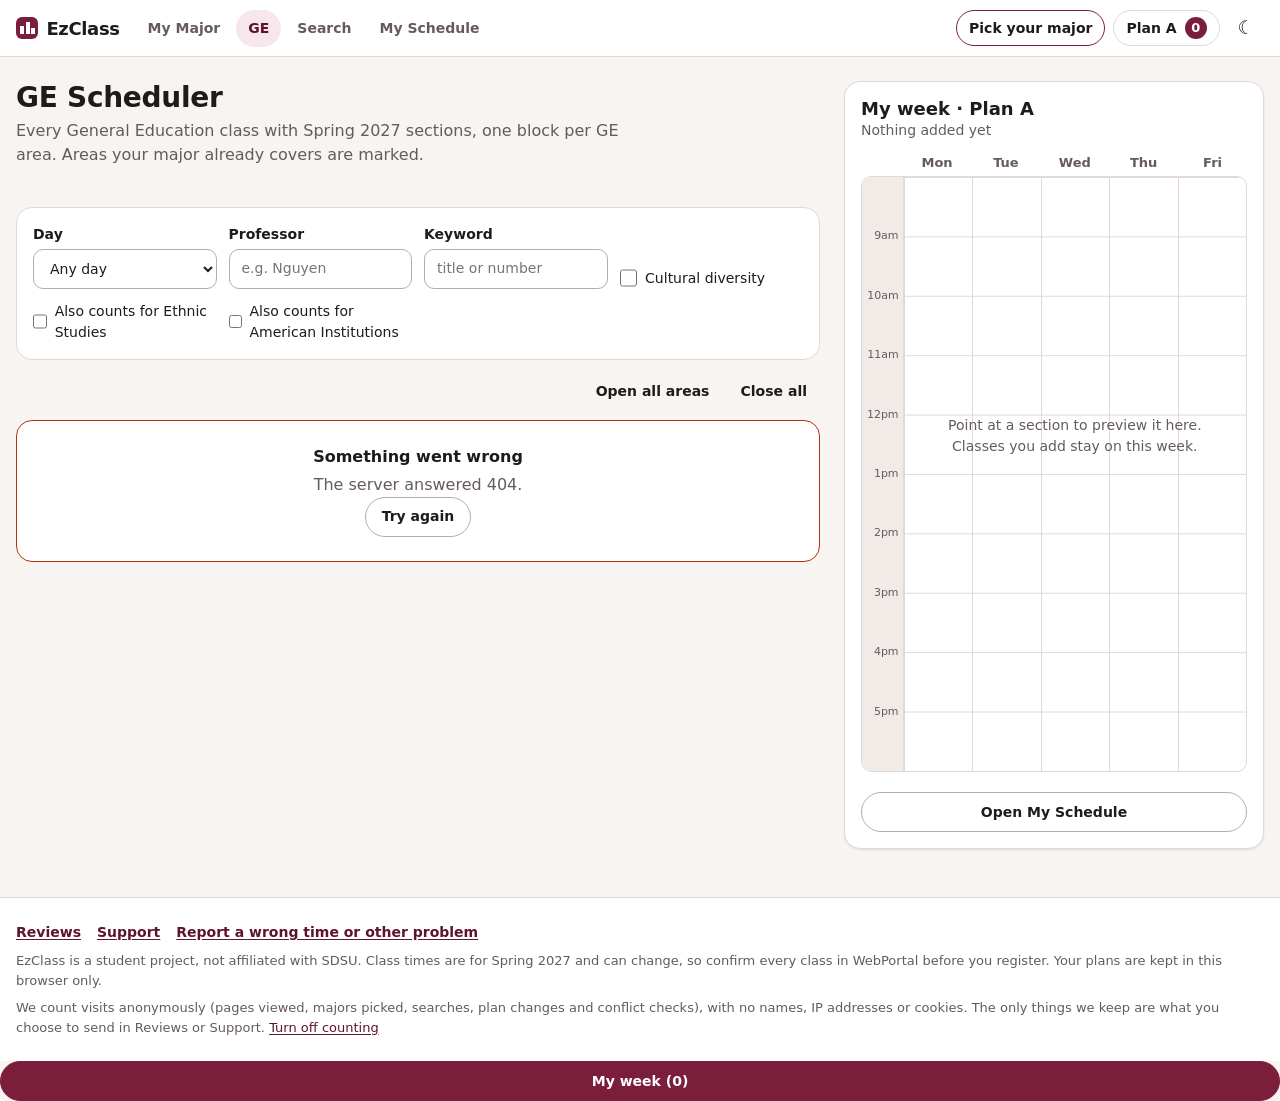
==== commit 28662b7b: "Clean URLs, 404 page, gzip, robots.txt and sitemap, favicon, and smaller fixes - /search, /major, /g" ====
--- a/frontend/ge.html
+++ b/frontend/ge.html
@@ -5,7 +5,7 @@
 <meta name="viewport" content="width=device-width, initial-scale=1.0">
 <title>GE Scheduler · EzClass</title>
 <meta name="description" content="Every General Education class this term, one block per GE area.">
-<link rel="icon" href="data:,">
+<link rel="icon" href="favicon.svg" type="image/svg+xml">
 <link rel="stylesheet" href="css/base.css">
 <script type="module" src="js/pages/ge.js"></script>
 <script type="module" src="js/track.js"></script>
--- a/frontend/css/base.css
+++ b/frontend/css/base.css
@@ -10,29 +10,36 @@
 
 :root {
   color-scheme: light;
-  --bg: #f6f5f1;
+  --bg: #f7f4f2;
   --surface: #ffffff;
-  --surface-2: #efeee8;
-  --border: #dddbd2;
-  --border-strong: #b9b6aa;
-  --text: #16212b;
-  --text-muted: #56606b;
-  --accent: #0b7a70;
-  --accent-strong: #08615a;
-  --accent-soft: #e0f1ee;
+  --surface-2: #f1ebe8;
+  --border: #e2d9d5;
+  --border-strong: #b9aca7;
+  --text: #1f1a1c;
+  --text-muted: #655a5f;
+  /* brand: burgundy. Kept apart from the two status colors below, so an
+     overlap (danger) or a finished group (ok) never reads as plain brand color. */
+  --accent: #7b1e3c;
+  --accent-strong: #5e1430;
+  --accent-soft: #f7e7ed;
   --on-accent: #ffffff;
-  --danger: #b42318;
-  --danger-soft: #fde8e5;
+  --ok: #1b6b44;
+  --ok-soft: #e2f2e9;
+  --on-ok: #ffffff;
+  --danger: #b3330f;
+  --danger-soft: #fde9e2;
   --warn-soft: #fff4d6;
-  --focus: #0b7a70;
-  --shadow-1: 0 1px 2px rgb(22 33 43 / 0.06), 0 1px 3px rgb(22 33 43 / 0.06);
-  --shadow-2: 0 10px 30px rgb(22 33 43 / 0.14), 0 2px 6px rgb(22 33 43 / 0.08);
+  --star: #a35a00;          /* review stars, filled: 3:1 or more on the page */
+  --star-off: #8e8186;
+  --focus: #7b1e3c;
+  --shadow-1: 0 1px 2px rgb(31 26 28 / 0.06), 0 1px 3px rgb(31 26 28 / 0.06);
+  --shadow-2: 0 10px 30px rgb(31 26 28 / 0.14), 0 2px 6px rgb(31 26 28 / 0.08);
 
   /* calendar subject tints: background, then the stronger edge color */
-  --sub-0: #d9efea; --sub-0-edge: #0b7a70;
+  --sub-0: #f5e3ea; --sub-0-edge: #7b1e3c;
   --sub-1: #fbe8c8; --sub-1-edge: #9a5a00;
   --sub-2: #dde7fa; --sub-2-edge: #2f5fb3;
-  --sub-3: #f8dfe5; --sub-3-edge: #a8345a;
+  --sub-3: #d9efea; --sub-3-edge: #0b6b62;
   --sub-4: #e7edd3; --sub-4-edge: #5a6e14;
   --sub-5: #e8e2f5; --sub-5-edge: #62489f;
   --sub-6: #fde3d4; --sub-6-edge: #ac4a17;
@@ -70,57 +77,67 @@
 @media (prefers-color-scheme: dark) {
   :root:not([data-theme="light"]) {
     color-scheme: dark;
-    --bg: #0e1417;
-    --surface: #151d21;
-    --surface-2: #1c262b;
-    --border: #2b373d;
-    --border-strong: #46565e;
-    --text: #e7ecec;
-    --text-muted: #9fadb3;
-    --accent: #3fd0bd;
-    --accent-strong: #79e2d4;
-    --accent-soft: #12332f;
-    --on-accent: #052421;
-    --danger: #ff8f80;
-    --danger-soft: #3b1915;
+    --bg: #131012;
+    --surface: #1b1719;
+    --surface-2: #252023;
+    --border: #3a3135;
+    --border-strong: #5a4d52;
+    --text: #efeaec;
+    --text-muted: #b0a3a8;
+    --accent: #e5809f;
+    --accent-strong: #f2a9bf;
+    --accent-soft: #3d1b28;
+    --on-accent: #2b0a16;
+    --ok: #74d3a2;
+    --ok-soft: #15301f;
+    --on-ok: #0b2416;
+    --danger: #ff9a76;
+    --danger-soft: #3d1a10;
     --warn-soft: #3a2f12;
-    --focus: #79e2d4;
+    --star: #f2b33d;
+    --star-off: #7a6d72;
+    --focus: #f2a9bf;
     --shadow-1: 0 1px 2px rgb(0 0 0 / 0.4);
     --shadow-2: 0 12px 32px rgb(0 0 0 / 0.5);
-    --sub-0: #12403a; --sub-0-edge: #3fd0bd;
+    --sub-0: #45202e; --sub-0-edge: #e5809f;
     --sub-1: #43320f; --sub-1-edge: #f0b44c;
     --sub-2: #1c2f52; --sub-2-edge: #8db2f5;
-    --sub-3: #47202d; --sub-3-edge: #f08aa9;
+    --sub-3: #12403a; --sub-3-edge: #5fd3c2;
     --sub-4: #2f3a12; --sub-4-edge: #b9d061;
     --sub-5: #2f2550; --sub-5-edge: #b9a2f2;
     --sub-6: #4a2414; --sub-6-edge: #f59b69;
     --sub-7: #263139; --sub-7-edge: #a7b8c4;
-  }
+}
 }
 /* dark: picked with the toggle (same values) */
 :root[data-theme="dark"] {
   color-scheme: dark;
-  --bg: #0e1417;
-  --surface: #151d21;
-  --surface-2: #1c262b;
-  --border: #2b373d;
-  --border-strong: #46565e;
-  --text: #e7ecec;
-  --text-muted: #9fadb3;
-  --accent: #3fd0bd;
-  --accent-strong: #79e2d4;
-  --accent-soft: #12332f;
-  --on-accent: #052421;
-  --danger: #ff8f80;
-  --danger-soft: #3b1915;
+  --bg: #131012;
+  --surface: #1b1719;
+  --surface-2: #252023;
+  --border: #3a3135;
+  --border-strong: #5a4d52;
+  --text: #efeaec;
+  --text-muted: #b0a3a8;
+  --accent: #e5809f;
+  --accent-strong: #f2a9bf;
+  --accent-soft: #3d1b28;
+  --on-accent: #2b0a16;
+  --ok: #74d3a2;
+  --ok-soft: #15301f;
+  --on-ok: #0b2416;
+  --danger: #ff9a76;
+  --danger-soft: #3d1a10;
   --warn-soft: #3a2f12;
-  --focus: #79e2d4;
+  --star: #f2b33d;
+  --star-off: #7a6d72;
+  --focus: #f2a9bf;
   --shadow-1: 0 1px 2px rgb(0 0 0 / 0.4);
   --shadow-2: 0 12px 32px rgb(0 0 0 / 0.5);
-  --sub-0: #12403a; --sub-0-edge: #3fd0bd;
+  --sub-0: #45202e; --sub-0-edge: #e5809f;
   --sub-1: #43320f; --sub-1-edge: #f0b44c;
   --sub-2: #1c2f52; --sub-2-edge: #8db2f5;
-  --sub-3: #47202d; --sub-3-edge: #f08aa9;
+  --sub-3: #12403a; --sub-3-edge: #5fd3c2;
   --sub-4: #2f3a12; --sub-4-edge: #b9d061;
   --sub-5: #2f2550; --sub-5-edge: #b9a2f2;
   --sub-6: #4a2414; --sub-6-edge: #f59b69;
@@ -345,8 +362,9 @@
 }
 .pill-accent, .pill-ge { background: var(--accent-soft); color: var(--accent-strong); }
 .pill-tag { background: var(--surface); color: var(--text-muted); box-shadow: inset 0 0 0 1px var(--border-strong); }
-.pill-done { background: var(--accent); color: var(--on-accent); }
+.pill-done { background: var(--ok); color: var(--on-ok); }
 .pill-warn { background: var(--danger-soft); color: var(--danger); }
+.pill-online { background: var(--surface); color: var(--text); box-shadow: inset 0 0 0 1px var(--border-strong); }
 
 .field { display: grid; gap: var(--sp-1); font-size: var(--fs-sm); font-weight: 600; }
 .input, .select {
@@ -433,9 +451,9 @@
 .daystrip { display: inline-flex; gap: 2px; font-size: 0.6875rem; font-weight: 700; }
 .daystrip span {
   display: inline-grid; place-items: center; width: 1.45rem; height: 1.45rem; border-radius: 5px;
-  background: var(--surface-2); color: var(--text-muted); opacity: 0.75;
-}
-.daystrip span.on { background: var(--accent); color: var(--on-accent); opacity: 1; }
+  background: var(--surface-2); color: var(--text-muted);
+}
+.daystrip span.on { background: var(--accent); color: var(--on-accent); }
 
 /* section rows */
 .sec-list { list-style: none; margin: 0; padding: 0; display: grid; gap: var(--sp-2); }
@@ -447,6 +465,12 @@
 .sec-row.is-added { background: var(--accent-soft); border-color: var(--accent); }
 .sec-when { display: grid; gap: var(--sp-1); }
 .sec-time { font-variant-numeric: tabular-nums; font-weight: 650; font-size: var(--fs-sm); }
+/* one line per meeting: day strip, time, room (or the online part) */
+.meets { display: grid; gap: var(--sp-1); }
+.meet { display: flex; flex-wrap: wrap; align-items: center; gap: var(--sp-1) var(--sp-2); }
+.meet-time { font-variant-numeric: tabular-nums; font-weight: 650; font-size: var(--fs-sm); }
+.meet-room { color: var(--text-muted); font-size: var(--fs-xs); }
+.sec-group { padding: var(--sp-2) var(--sp-1) 0; font-size: var(--fs-sm); font-weight: 700; color: var(--text-muted); }
 .sec-info { display: grid; min-width: 0; }
 .sec-name { font-weight: 650; font-size: var(--fs-sm); }
 .sec-title { font-size: var(--fs-sm); }
@@ -455,6 +479,14 @@
 .sec-tags { display: flex; flex-wrap: wrap; gap: var(--sp-1); margin-top: var(--sp-1); }
 .prof-link { color: inherit !important; text-decoration: underline; text-decoration-color: var(--border-strong); }
 .prof-link:hover { color: var(--accent-strong) !important; text-decoration-color: currentColor; }
+.rating-badge {
+  display: inline-flex; align-items: center; padding: 0 0.45rem; border-radius: var(--r-pill);
+  background: var(--warn-soft); color: var(--text); font-size: var(--fs-xs); font-weight: 700; white-space: nowrap;
+}
+.rating-diff { font-weight: 500; color: var(--text-muted); }
+.rating-control { display: flex; flex-wrap: wrap; align-items: center; gap: var(--sp-2); margin-top: var(--sp-1); }
+.rating-fields { display: grid; grid-template-columns: 1fr 1fr; gap: var(--sp-3); }
+.field-error { color: var(--danger); font-size: var(--fs-sm); font-weight: 600; }
 .add-btn {
   min-height: 2.25rem; min-width: 5.5rem; padding: 0 var(--sp-3); border-radius: var(--r-pill);
   border: 1px solid var(--accent); background: var(--surface); color: var(--accent-strong);
@@ -462,6 +494,8 @@
 }
 .add-btn:hover { background: var(--accent-soft); }
 .add-btn[aria-pressed="true"] { background: var(--accent); color: var(--on-accent); }
+.add-btn[data-state="add"]::before { content: "+ " / ""; }
+.add-btn[data-state="added"]::before { content: "✓ " / ""; }
 @media (max-width: 479.98px) {
   .logo-text { display: none; }
   .sec-row { grid-template-columns: minmax(0, 1fr) auto; }
@@ -505,7 +539,7 @@
 .req-group-head h3 { font-size: var(--fs-md); }
 .req-note { color: var(--text-muted); font-size: var(--fs-sm); margin: 0 0 var(--sp-2); max-width: 70ch; }
 .meter { position: relative; height: 6px; border-radius: var(--r-pill); background: var(--surface-2); overflow: hidden; min-width: 6rem; }
-.meter > span { position: absolute; inset: 0 auto 0 0; background: var(--accent); border-radius: inherit; }
+.meter > span { position: absolute; inset: 0 auto 0 0; background: var(--ok); border-radius: inherit; }
 
 .summary {
   display: grid; gap: var(--sp-4); grid-template-columns: repeat(auto-fit, minmax(9rem, 1fr));
@@ -536,7 +570,7 @@
 
 /* calendar */
 .cal { --gutter: 2.6rem; font-size: var(--fs-xs); }
-.cal-head, .cal-body { display: grid; grid-template-columns: var(--gutter) repeat(5, minmax(0, 1fr)); }
+.cal-head, .cal-body { display: grid; grid-template-columns: var(--gutter) repeat(var(--days, 5), minmax(0, 1fr)); }
 .cal-dayhead { text-align: center; font-weight: 700; color: var(--text-muted); padding-bottom: var(--sp-1); }
 .cal-dayhead .short { display: none; }
 .cal-body {
@@ -573,20 +607,24 @@
 .blk-code { font-weight: 750; white-space: nowrap; overflow: hidden; text-overflow: ellipsis; }
 .blk-time { font-variant-numeric: tabular-nums; white-space: nowrap; overflow: hidden; text-overflow: ellipsis; }
 .blk-room { color: var(--text-muted); white-space: nowrap; overflow: hidden; text-overflow: ellipsis; }
-.cal-dock .blk-room { display: none; }
+.blk-online { color: var(--text-muted); font-size: 0.625rem; white-space: nowrap; overflow: hidden; text-overflow: ellipsis; }
+.cal-dock .blk-room, .cal-dock .blk-online { display: none; }
 .cal-empty {
   position: absolute; inset: 40% var(--sp-4) auto calc(var(--gutter) + var(--sp-4)); text-align: center;
   color: var(--text-muted); font-size: var(--fs-sm); pointer-events: none;
 }
 .cal-notes { display: grid; gap: var(--sp-1); margin-top: var(--sp-2); }
 .cal-key { display: flex; align-items: center; gap: var(--sp-2); color: var(--text-muted); font-size: var(--fs-xs); }
+.cal-online { font-size: var(--fs-xs); }
+.cal-online-title { font-weight: 700; color: var(--text-muted); }
+.cal-online ul { list-style: none; margin: var(--sp-1) 0 0; padding: 0; display: flex; flex-wrap: wrap; gap: var(--sp-1) var(--sp-3); }
 .key-swatch { width: 1rem; height: 0.75rem; border-radius: 3px; flex: none; border: 1px solid var(--danger);
   background: repeating-linear-gradient(135deg, var(--danger-soft) 0 3px, transparent 3px 6px); }
 @media (max-width: 479.98px) {
   .cal { --gutter: 2.1rem; }
   .cal-dayhead .long { display: none; }
   .cal-dayhead .short { display: inline; }
-  .cal-blk .blk-time, .cal-blk .blk-room { display: none; }
+  .cal-blk .blk-time, .cal-blk .blk-room, .cal-blk .blk-online { display: none; }
   .cal-body { height: 62vh; }
 }
 .sub-0 { --sub-bg: var(--sub-0); --sub-edge: var(--sub-0-edge); }
@@ -614,13 +652,14 @@
 .side-panel { display: grid; gap: var(--sp-4); }
 .side-panel h2 { font-size: var(--fs-lg); margin-bottom: var(--sp-2); }
 .conflict-box { padding: var(--sp-3); border-radius: var(--r-md); font-size: var(--fs-sm); background: var(--surface-2); }
-.conflict-box.ok { background: var(--accent-soft); color: var(--accent-strong); font-weight: 650; }
+.conflict-box.ok { background: var(--ok-soft); color: var(--ok); font-weight: 650; }
 .conflict-box.bad { background: var(--danger-soft); color: var(--danger); }
 .conflict-box + .btn { margin-top: var(--sp-3); }
 .conflict-box ul { margin: var(--sp-2) 0 0; padding-left: 1.1rem; }
+.hint-card { background: var(--accent-soft); border-color: transparent; display: grid; gap: var(--sp-2); font-size: var(--fs-sm); }
 .plan-list { list-style: none; margin: 0; padding: 0; display: grid; gap: var(--sp-2); }
 .plan-item { display: grid; grid-template-columns: minmax(0, 1fr) auto; gap: var(--sp-1) var(--sp-3); align-items: center; padding: var(--sp-3); border: 1px solid var(--border); border-radius: var(--r-md); background: var(--surface); }
-.plan-item .daystrip { margin-top: var(--sp-1); }
+.plan-item .meets { margin: var(--sp-1) 0; }
 .tight { color: var(--text-muted); font-size: var(--fs-xs); margin-top: var(--sp-2); }
 
 /* home */
@@ -635,21 +674,68 @@
 .hero-art svg { display: block; width: 100%; height: auto; }
 .hero-caption { display: flex; justify-content: space-between; align-items: center; gap: var(--sp-3); margin-top: var(--sp-2); font-size: var(--fs-sm); color: var(--text-muted); min-height: 1.75rem; }
 .hero-caption [data-state="bad"] { color: var(--danger); font-weight: 650; }
-.hero-caption [data-state="good"] { color: var(--accent-strong); font-weight: 650; }
+.hero-caption [data-state="good"] { color: var(--ok); font-weight: 650; }
 .h-line { stroke: var(--border); stroke-width: 1.5; }
 .h-label { fill: var(--text-muted); font: 600 13px var(--font); }
 .h-blk rect { fill: var(--sub-bg); stroke: var(--sub-edge); stroke-width: 1.5; }
 .h-blk text { fill: var(--text); font: 700 13px var(--font); }
 .h-blk.clash rect { fill: var(--danger-soft); stroke: var(--danger); stroke-width: 2.5; }
-.h-done circle { fill: var(--accent); }
-.h-done path { stroke: var(--on-accent); stroke-width: 3.5; fill: none; stroke-linecap: round; stroke-linejoin: round; }
-.h-done text { fill: var(--accent-strong); font: 750 15px var(--font); }
-.features { display: grid; gap: var(--sp-4); grid-template-columns: repeat(auto-fit, minmax(15rem, 1fr)); margin-top: var(--sp-7); }
-.feature h2 { font-size: var(--fs-lg); margin: var(--sp-3) 0 var(--sp-2); }
+.h-done circle { fill: var(--ok); }
+.h-done path { stroke: var(--on-ok); stroke-width: 3.5; fill: none; stroke-linecap: round; stroke-linejoin: round; }
+.h-done text { fill: var(--ok); font: 750 15px var(--font); }
+.home-section { margin-top: var(--sp-7); }
+.section-title { font-size: var(--fs-2xl); letter-spacing: -0.01em; margin-bottom: var(--sp-4); }
+.features { display: grid; gap: var(--sp-4); grid-template-columns: repeat(auto-fit, minmax(15rem, 1fr)); list-style: none; margin: 0; padding: 0; }
+.feature h2, .feature h3 { font-size: var(--fs-lg); margin: var(--sp-3) 0 var(--sp-2); }
+.why-list { list-style: none; margin: 0; padding: 0; display: grid; gap: var(--sp-3) var(--sp-6); grid-template-columns: repeat(auto-fit, minmax(19rem, 1fr)); }
+.why-list li { position: relative; padding-left: 2rem; color: var(--text-muted); }
+.why-list li strong { color: var(--text); }
+.why-list li::before {
+  content: "✓"; position: absolute; left: 0; top: 0.05rem; display: grid; place-items: center;
+  width: 1.4rem; height: 1.4rem; border-radius: var(--r-pill); background: var(--ok-soft); color: var(--ok);
+  font-size: 0.8rem; font-weight: 800;
+}
 .feature p { color: var(--text-muted); }
 .feature-num { display: inline-grid; place-items: center; width: 2rem; height: 2rem; border-radius: var(--r-pill); background: var(--accent-soft); color: var(--accent-strong); font-weight: 750; }
 .cta { margin-top: var(--sp-7); display: flex; flex-wrap: wrap; justify-content: space-between; align-items: center; gap: var(--sp-4); padding: var(--sp-5) var(--sp-6); border-radius: var(--r-lg); background: var(--accent-soft); }
 .cta p { font-size: var(--fs-lg); font-weight: 650; }
+.cta-actions { display: flex; flex-wrap: wrap; gap: var(--sp-2); }
+
+/* Reviews and Support */
+.page-narrow { max-width: 46rem; }
+.page-narrow > * + * { margin-top: var(--sp-5); }
+.feedback-form { display: grid; gap: var(--sp-2); margin-top: var(--sp-3); }
+.feedback-form label.field { display: block; margin-top: var(--sp-2); }
+.feedback-form .btn { justify-self: start; margin-top: var(--sp-2); }
+.form-note { color: var(--text-muted); font-size: var(--fs-sm); }
+.form-row { display: grid; gap: var(--sp-3); grid-template-columns: repeat(auto-fit, minmax(10rem, 1fr)); }
+.form-row .field { margin-bottom: var(--sp-1); }
+.textarea { min-height: 7rem; resize: vertical; font: inherit; }
+.opt, .req { font-weight: 400; color: var(--text-muted); }
+.char-count { font-size: var(--fs-xs); color: var(--text-muted); text-align: right; margin-top: calc(-1 * var(--sp-1)); }
+.char-count.over { color: var(--danger); font-weight: 700; }
+.form-status:empty { display: none; }
+.form-status { padding: var(--sp-2) var(--sp-3); border-radius: var(--r-md); background: var(--ok-soft); color: var(--ok); font-weight: 650; font-size: var(--fs-sm); }
+.form-status.is-error { background: var(--danger-soft); color: var(--danger); }
+.hp { position: absolute; left: -10000px; width: 1px; height: 1px; overflow: hidden; }
+.star-input { border: 0; padding: 0; margin: 0; display: grid; gap: var(--sp-1); }
+.star-input legend { font-size: var(--fs-sm); font-weight: 600; padding: 0; margin-bottom: var(--sp-1); }
+.stars { display: inline-flex; gap: var(--sp-1); justify-self: start; }
+.stars label { cursor: pointer; font-size: 2rem; line-height: 1; padding: 0 0.15rem; border-radius: var(--r-md); color: var(--star-off); }
+.stars label.on { color: var(--star); }
+.stars input:focus-visible + label { outline: 3px solid var(--accent); outline-offset: 2px; }
+.stars-show { display: inline-flex; letter-spacing: 0.05em; }
+.stars-show .on { color: var(--star); }
+.stars-show .off { color: var(--star-off); }
+.stars-show.big { font-size: 1.5rem; }
+.review-average { display: flex; flex-wrap: wrap; align-items: center; gap: var(--sp-3); }
+.review-average-num { font-size: 2.25rem; font-weight: 750; line-height: 1; }
+.review-list { list-style: none; margin: var(--sp-3) 0; padding: 0; display: grid; gap: var(--sp-3); }
+.review { padding: var(--sp-3) var(--sp-4); border: 1px solid var(--border); border-radius: var(--r-md); background: var(--surface); }
+.review-text { margin-top: var(--sp-1); white-space: pre-line; overflow-wrap: anywhere; }
+.review-meta { margin-top: var(--sp-1); font-size: var(--fs-xs); color: var(--text-muted); }
+.footer-links { display: flex; flex-wrap: wrap; gap: var(--sp-1) var(--sp-4); font-size: var(--fs-sm); font-weight: 600; }
+.course-report { margin-top: var(--sp-2); }
 
 @media (prefers-reduced-motion: reduce) {
   *, *::before, *::after { animation: none !important; transition: none !important; }
